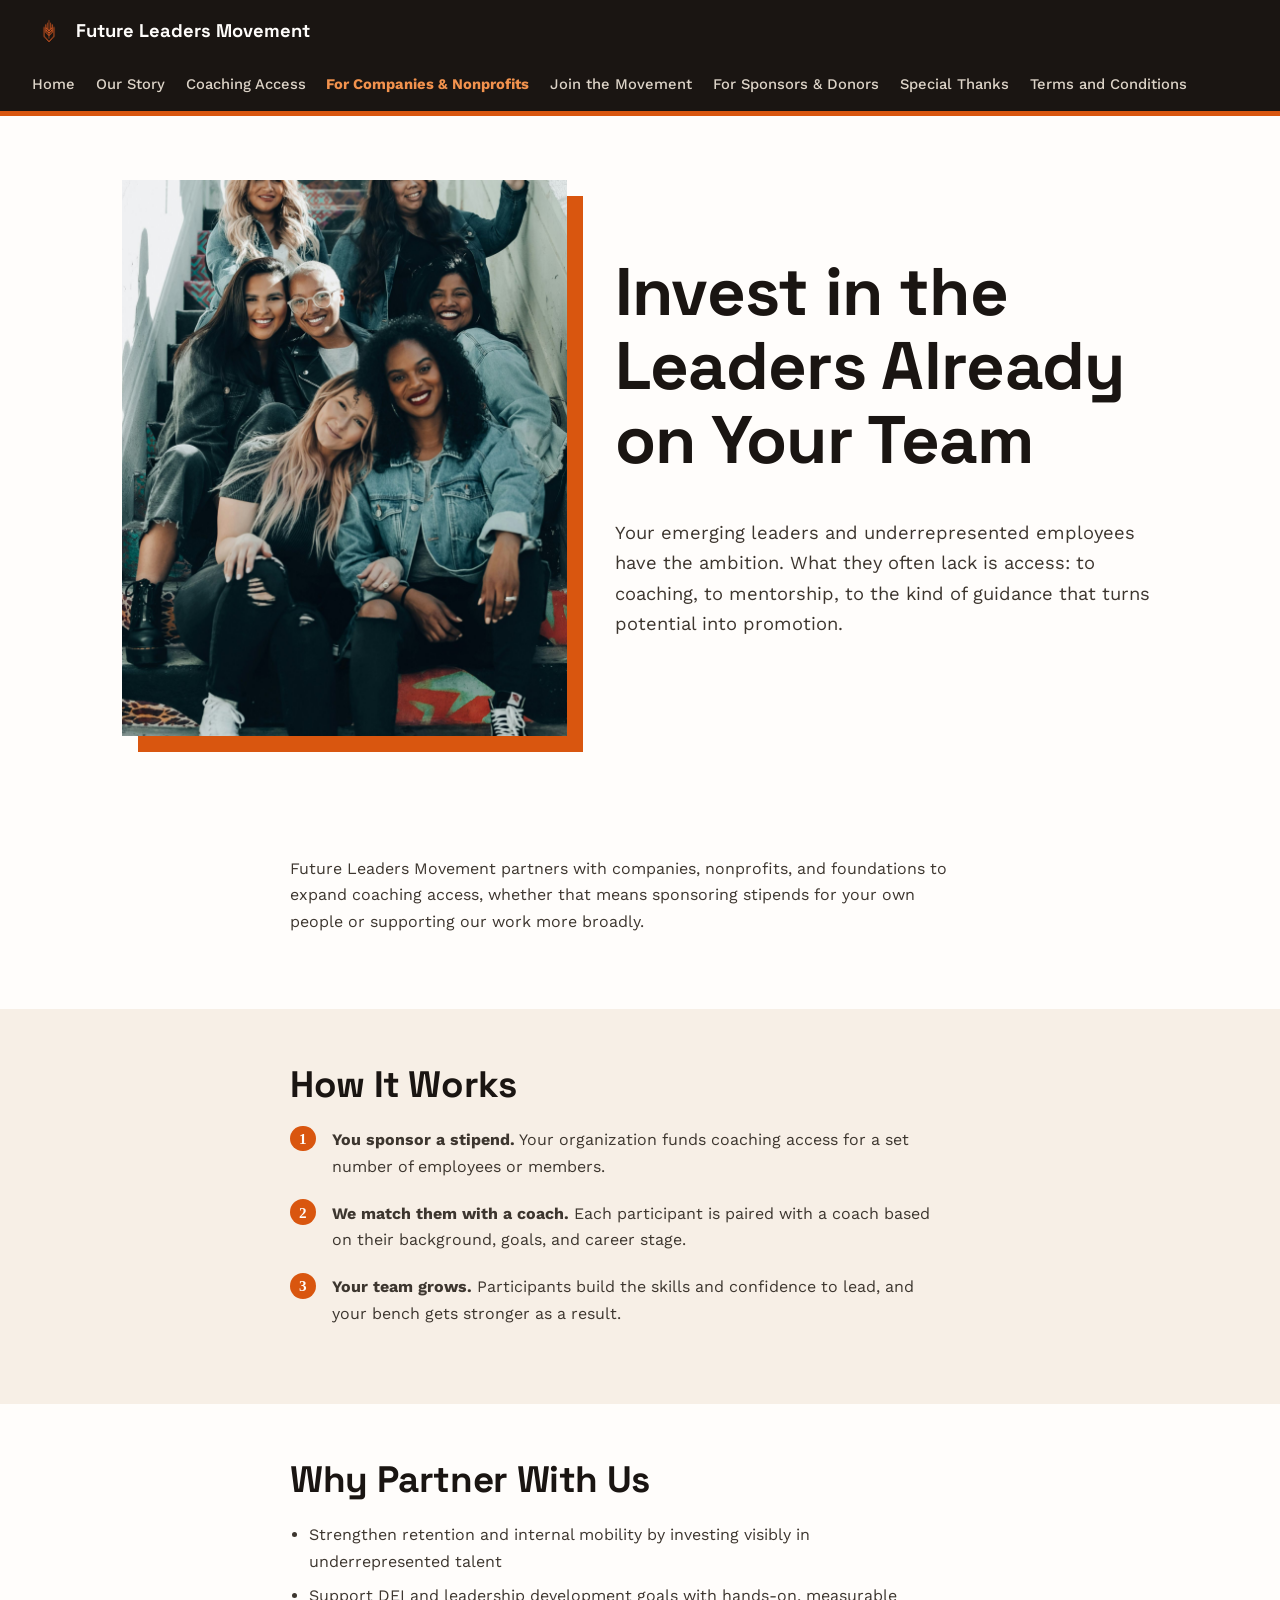
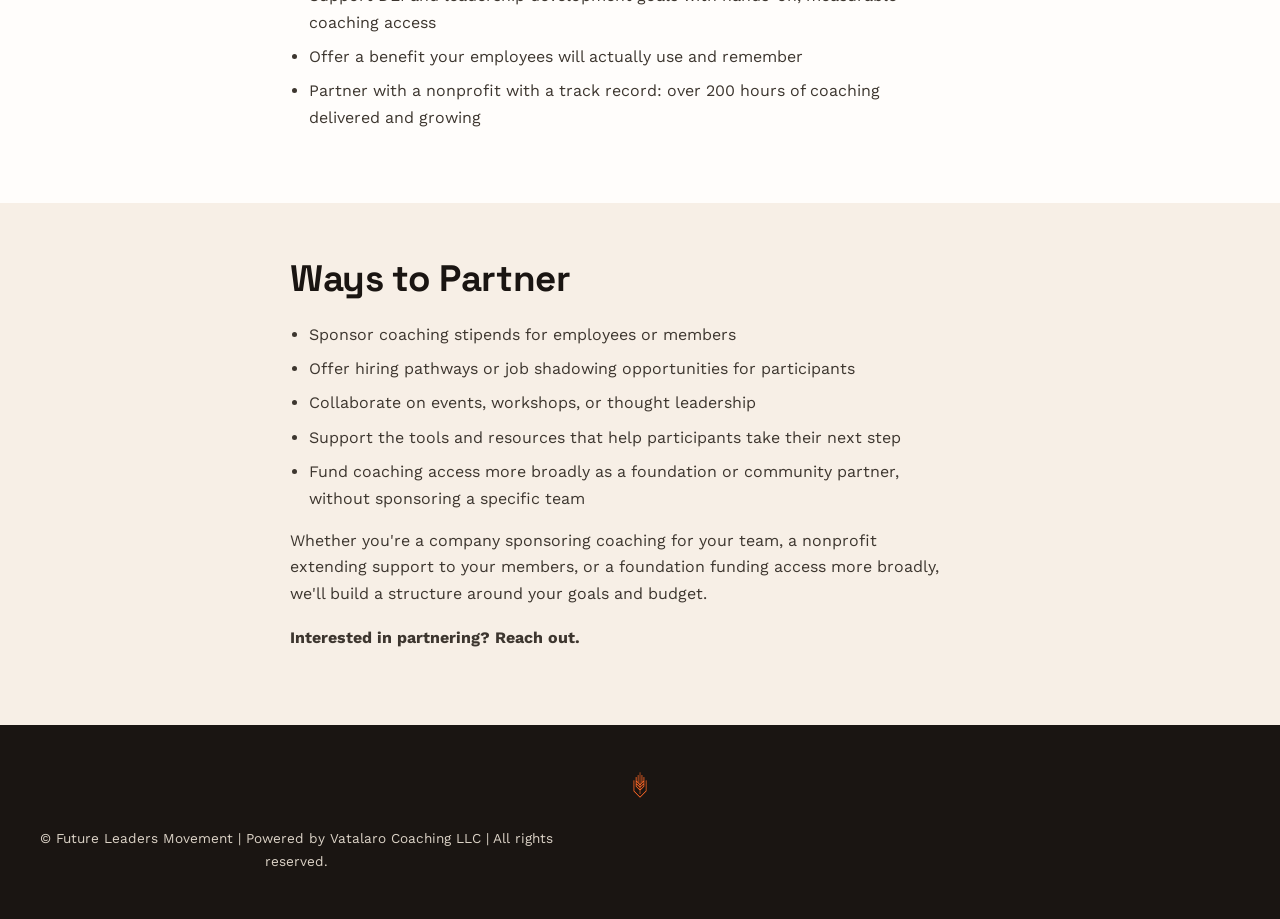
==== for-companies.html @ 435b8dbb "Initial site" ====
<!DOCTYPE html>
<html lang="en">
<head>
<meta charset="UTF-8">
<meta name="viewport" content="width=device-width, initial-scale=1.0">
<title>For Companies &amp; Nonprofits | Future Leaders Movement</title>
<link rel="stylesheet" href="style.css">
</head>
<body>

<header class="site-header">
  <a href="index.html" class="wordmark"><img src="images/logo-icon.png" alt="">Future Leaders Movement</a>
  <nav class="site-nav">
    <a href="index.html">Home</a>
    <a href="our-story.html">Our Story</a>
    <a href="coaching-access.html">Coaching Access</a>
    <a href="for-companies.html" aria-current="page">For Companies &amp; Nonprofits</a>
    <a href="join-the-movement.html">Join the Movement</a>
    <a href="for-sponsors.html">For Sponsors &amp; Donors</a>
    <a href="special-thanks.html">Special Thanks</a>
    <a href="terms.html">Terms and Conditions</a>
  </nav>
</header>

<section class="hero">
  <div class="hero-grid reverse">
    <div class="hero-text">
      <h1>Invest in the Leaders Already on Your Team</h1>
      <p class="lede">Your emerging leaders and underrepresented employees have the ambition. What they often lack is access: to coaching, to mentorship, to the kind of guidance that turns potential into promotion.</p>
    </div>
    <div class="hero-media">
      <img src="images/joel-muniz.jpg" alt="A group of seven women smiling together on an outdoor staircase.">
    </div>
  </div>
</section>

<section class="section">
  <div class="section-inner narrow">
    <p>Future Leaders Movement partners with companies, nonprofits, and foundations to expand coaching access, whether that means sponsoring stipends for your own people or supporting our work more broadly.</p>
  </div>
</section>

<section class="section band-cream">
  <div class="section-inner narrow">
    <h2>How It Works</h2>
    <ol class="steps">
      <li><strong>You sponsor a stipend.</strong> Your organization funds coaching access for a set number of employees or members.</li>
      <li><strong>We match them with a coach.</strong> Each participant is paired with a coach based on their background, goals, and career stage.</li>
      <li><strong>Your team grows.</strong> Participants build the skills and confidence to lead, and your bench gets stronger as a result.</li>
    </ol>
  </div>
</section>

<section class="section">
  <div class="section-inner narrow">
    <h2>Why Partner With Us</h2>
    <ul>
      <li>Strengthen retention and internal mobility by investing visibly in underrepresented talent</li>
      <li>Support DEI and leadership development goals with hands-on, measurable coaching access</li>
      <li>Offer a benefit your employees will actually use and remember</li>
      <li>Partner with a nonprofit with a track record: over 200 hours of coaching delivered and growing</li>
    </ul>
  </div>
</section>

<section class="section band-cream">
  <div class="section-inner narrow">
    <h2>Ways to Partner</h2>
    <ul>
      <li>Sponsor coaching stipends for employees or members</li>
      <li>Offer hiring pathways or job shadowing opportunities for participants</li>
      <li>Collaborate on events, workshops, or thought leadership</li>
      <li>Support the tools and resources that help participants take their next step</li>
      <li>Fund coaching access more broadly as a foundation or community partner, without sponsoring a specific team</li>
    </ul>
    <p>Whether you're a company sponsoring coaching for your team, a nonprofit extending support to your members, or a foundation funding access more broadly, we'll build a structure around your goals and budget.</p>
    <p><strong>Interested in partnering? Reach out.</strong></p>
  </div>
</section>

<footer class="site-footer">
  <img src="images/logo-icon.png" alt="Future Leaders Movement">
  <p>&copy; Future Leaders Movement | Powered by Vatalaro Coaching LLC | All rights reserved.</p>
</footer>

</body>
</html>
---- style.css ----
@import url('https://fonts.googleapis.com/css2?family=Space+Grotesk:wght@500;700&family=Work+Sans:wght@400;500;600;700&display=swap');

:root {
  --ink: #1A1512;
  --charcoal: #3D362F;
  --ember: #D9560F;
  --ember-light: #F2924D;
  --cream: #F7EFE6;
  --paper: #FFFDFB;
  --line: #E8DBC9;
}

* { box-sizing: border-box; }

html { scroll-behavior: smooth; }

body {
  margin: 0;
  font-family: 'Work Sans', sans-serif;
  color: var(--charcoal);
  background: var(--paper);
  line-height: 1.65;
}

h1, h2, h3 {
  font-family: 'Space Grotesk', sans-serif;
  color: var(--ink);
  line-height: 1.1;
  margin: 0 0 0.6em;
  letter-spacing: -0.01em;
}

h1 { font-size: clamp(2.6rem, 5.5vw, 4.2rem); font-weight: 700; }
h2 { font-size: clamp(1.7rem, 3vw, 2.3rem); font-weight: 700; }
h3 { font-size: 1.25rem; font-weight: 700; }

p { margin: 0 0 1.1em; max-width: 66ch; }

a { color: var(--ember); text-decoration: none; }
a:hover, a:focus-visible { text-decoration: underline; }

ul { padding-left: 1.2em; max-width: 66ch; }
li { margin-bottom: 0.5em; }

/* Header */
.site-header {
  display: flex;
  align-items: center;
  justify-content: space-between;
  gap: 1.5rem;
  padding: 0.9rem 2rem;
  background: var(--ink);
  flex-wrap: wrap;
  border-bottom: 5px solid var(--ember);
}

.wordmark {
  display: flex;
  align-items: center;
  gap: 0.6rem;
  font-family: 'Space Grotesk', sans-serif;
  font-size: 1.15rem;
  font-weight: 700;
  color: var(--paper);
  text-decoration: none;
  white-space: nowrap;
}
.wordmark:hover { text-decoration: none; }
.wordmark img { height: 34px; width: auto; display: block; }

.site-nav {
  display: flex;
  flex-wrap: wrap;
  gap: 0.4rem 1.3rem;
}

.site-nav a {
  color: #DCD3C7;
  font-size: 0.92rem;
  font-weight: 500;
}

.site-nav a[aria-current="page"] {
  color: var(--ember-light);
  font-weight: 700;
}

.site-nav a:hover { color: var(--ember-light); text-decoration: none; }

/* Hero */
.hero {
  padding: 4rem 2rem;
  max-width: 1100px;
  margin: 0 auto;
}

.hero-grid {
  display: grid;
  grid-template-columns: 1.1fr 0.9fr;
  gap: 3rem;
  align-items: center;
}

.hero-grid.reverse { grid-template-columns: 0.9fr 1.1fr; }
.hero-grid.reverse .hero-text { order: 2; }
.hero-grid.reverse .hero-media { order: 1; }

@media (max-width: 780px) {
  .hero-grid, .hero-grid.reverse { grid-template-columns: 1fr; }
  .hero-grid.reverse .hero-text { order: 1; }
  .hero-grid.reverse .hero-media { order: 2; }
}

.hero-logo {
  display: block;
  width: 140px;
  margin: 0 auto 1.5rem;
}

.hero.centered {
  text-align: center;
}
.hero.centered p.lede { margin-left: auto; margin-right: auto; }

.hero p.lede {
  font-size: 1.15rem;
  max-width: 56ch;
}

.hero-media {
  position: relative;
}
.hero-media::before {
  content: '';
  position: absolute;
  top: 16px;
  left: 16px;
  width: 100%;
  height: 100%;
  background: var(--ember);
  z-index: 1;
}
.hero-media img {
  position: relative;
  z-index: 2;
  display: block;
  width: 100%;
  aspect-ratio: 4 / 5;
  object-fit: cover;
}

.btn {
  display: inline-block;
  background: var(--ember);
  color: var(--paper);
  padding: 0.75em 1.6em;
  border-radius: 2px;
  font-weight: 700;
  font-family: 'Space Grotesk', sans-serif;
  font-size: 0.98rem;
  margin-top: 0.5em;
}
.btn:hover { background: var(--ink); text-decoration: none; }

.btn-outline {
  display: inline-block;
  border: 2px solid var(--ink);
  color: var(--ink);
  padding: 0.7em 1.5em;
  border-radius: 2px;
  font-weight: 700;
  font-family: 'Space Grotesk', sans-serif;
  font-size: 0.98rem;
}
.btn-outline:hover { border-color: var(--ember); color: var(--ember); text-decoration: none; }

/* Section bands */
.section {
  padding: 3.5rem 2rem;
}
.section.band-cream { background: var(--cream); }
.section-inner {
  max-width: 900px;
  margin: 0 auto;
}
.section-inner.narrow { max-width: 700px; }

.eyebrow {
  color: var(--ember);
  font-weight: 600;
  font-size: 0.85rem;
  margin-bottom: 0.4em;
}

/* Quotes / testimonials */
blockquote {
  border-left: 3px solid var(--ember);
  margin: 0 0 1.8rem;
  padding: 0.2rem 0 0.2rem 1.2rem;
  max-width: 62ch;
}
blockquote p { font-style: italic; margin-bottom: 0.4em; }
blockquote cite {
  font-style: normal;
  font-weight: 600;
  color: var(--ink);
  font-size: 0.92rem;
}

/* Steps */
.steps {
  list-style: none;
  padding: 0;
  counter-reset: step;
  max-width: 66ch;
}
.steps li {
  counter-increment: step;
  position: relative;
  padding-left: 2.6em;
  margin-bottom: 1.3em;
}
.steps li::before {
  content: counter(step);
  position: absolute;
  left: 0;
  top: -0.1em;
  width: 1.7em;
  height: 1.7em;
  border-radius: 50%;
  background: var(--ember);
  color: var(--paper);
  font-family: 'Source Serif 4', serif;
  font-weight: 600;
  font-size: 0.95rem;
  display: flex;
  align-items: center;
  justify-content: center;
}

/* Involvement / audience grid */
.grid {
  display: grid;
  grid-template-columns: repeat(auto-fit, minmax(230px, 1fr));
  gap: 2rem;
  max-width: 1000px;
}
.grid-item {
  border-top: 4px solid var(--ember);
  padding-top: 1rem;
}

/* Inline content images (secondary photos within a section) */
.section-image {
  border-top: 4px solid var(--ember);
  margin: 1.8rem 0;
  max-width: 640px;
}
.section-image img {
  display: block;
  width: 100%;
}
.section-image figcaption {
  font-size: 0.82rem;
  color: var(--charcoal);
  margin-top: 0.5em;
}

/* Photographer credits list */
.credit-list {
  list-style: none;
  padding: 0;
  display: grid;
  grid-template-columns: repeat(auto-fit, minmax(200px, 1fr));
  gap: 1.5rem;
  max-width: 900px;
}
.credit-list li {
  border-top: 1px solid var(--line);
  padding-top: 0.7em;
}
.credit-list .name { font-weight: 600; color: var(--ink); }

/* FAQ */
.faq dt {
  font-weight: 600;
  color: var(--ink);
  margin-top: 1.3em;
  font-family: 'Source Serif 4', serif;
  font-size: 1.05rem;
}
.faq dd { margin: 0.3em 0 0; max-width: 66ch; }

/* Footer */
.site-footer {
  padding: 2.5rem 2rem 2rem;
  text-align: center;
  font-size: 0.85rem;
  background: var(--ink);
  color: #DCD3C7;
}
.site-footer img { height: 40px; width: auto; margin-bottom: 1rem; }
.site-footer a { color: var(--ember-light); }

@media (max-width: 640px) {
  .site-header { padding: 1rem 1.2rem; }
  .hero, .section { padding-left: 1.2rem; padding-right: 1.2rem; }
}
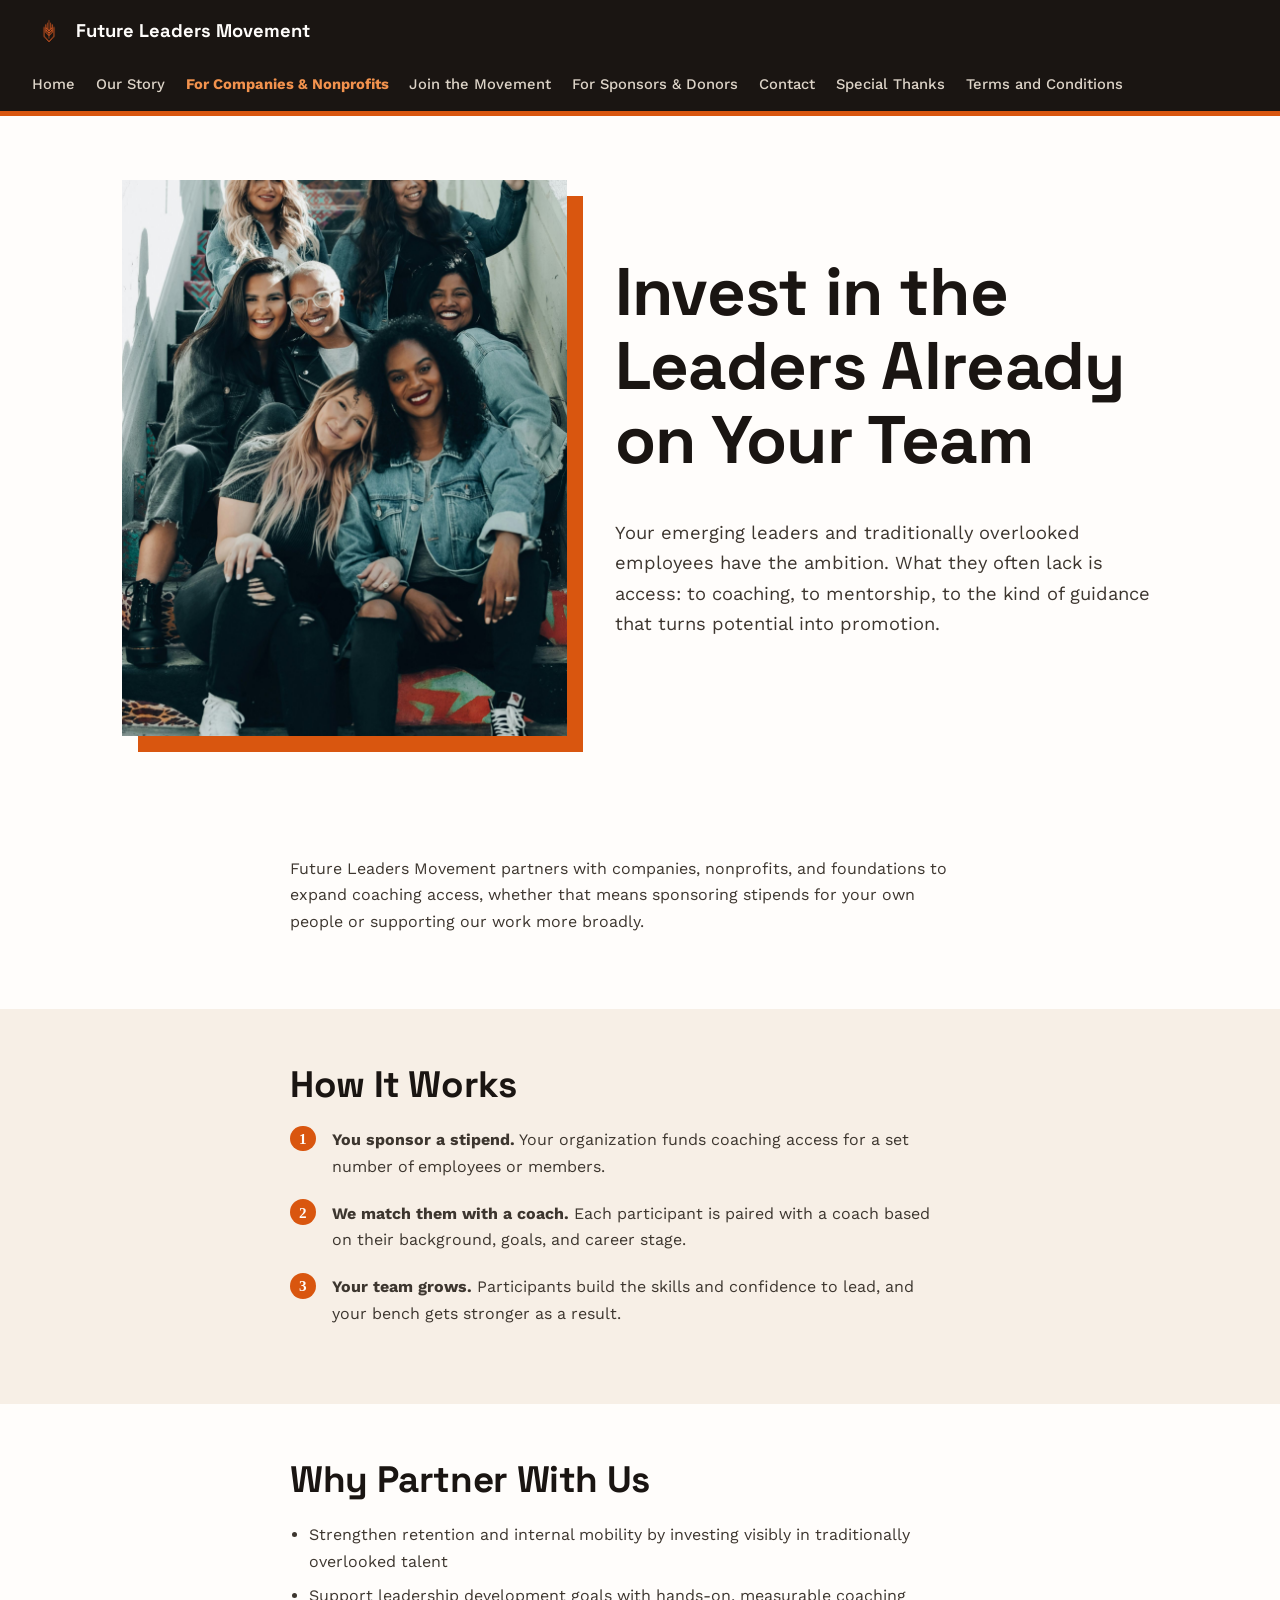
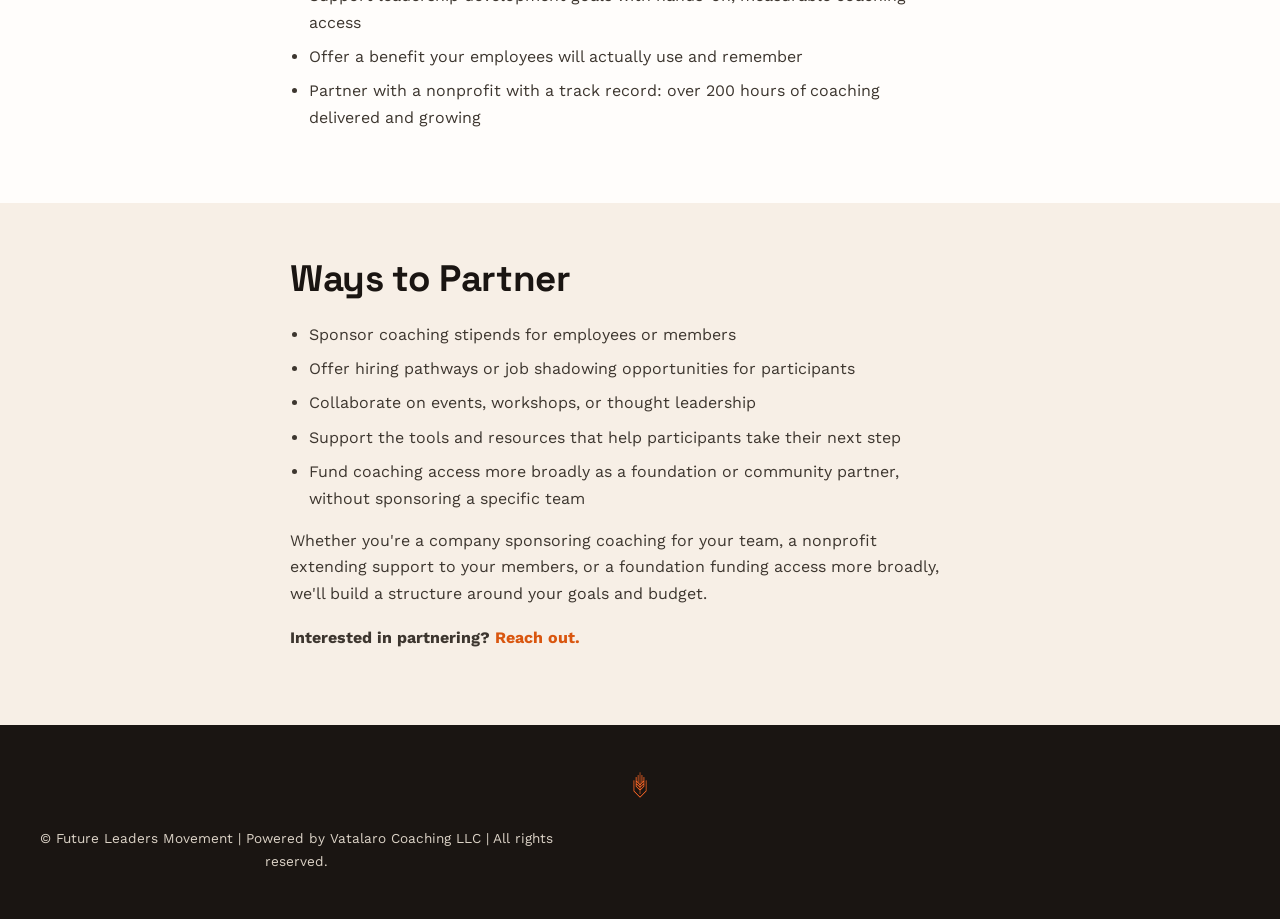
==== commit 1a2167cf: "Site updates" ====
--- a/for-companies.html
+++ b/for-companies.html
@@ -10,13 +10,14 @@
 
 <header class="site-header">
   <a href="index.html" class="wordmark"><img src="images/logo-icon.png" alt="">Future Leaders Movement</a>
+  <button class="nav-toggle" aria-label="Toggle navigation" aria-expanded="false">&#9776;</button>
   <nav class="site-nav">
     <a href="index.html">Home</a>
     <a href="our-story.html">Our Story</a>
-    <a href="coaching-access.html">Coaching Access</a>
     <a href="for-companies.html" aria-current="page">For Companies &amp; Nonprofits</a>
     <a href="join-the-movement.html">Join the Movement</a>
     <a href="for-sponsors.html">For Sponsors &amp; Donors</a>
+    <a href="contact.html">Contact</a>
     <a href="special-thanks.html">Special Thanks</a>
     <a href="terms.html">Terms and Conditions</a>
   </nav>
@@ -26,7 +27,7 @@
   <div class="hero-grid reverse">
     <div class="hero-text">
       <h1>Invest in the Leaders Already on Your Team</h1>
-      <p class="lede">Your emerging leaders and underrepresented employees have the ambition. What they often lack is access: to coaching, to mentorship, to the kind of guidance that turns potential into promotion.</p>
+      <p class="lede">Your emerging leaders and traditionally overlooked employees have the ambition. What they often lack is access: to coaching, to mentorship, to the kind of guidance that turns potential into promotion.</p>
     </div>
     <div class="hero-media">
       <img src="images/joel-muniz.jpg" alt="A group of seven women smiling together on an outdoor staircase.">
@@ -55,8 +56,8 @@
   <div class="section-inner narrow">
     <h2>Why Partner With Us</h2>
     <ul>
-      <li>Strengthen retention and internal mobility by investing visibly in underrepresented talent</li>
-      <li>Support DEI and leadership development goals with hands-on, measurable coaching access</li>
+      <li>Strengthen retention and internal mobility by investing visibly in traditionally overlooked talent</li>
+      <li>Support leadership development goals with hands-on, measurable coaching access</li>
       <li>Offer a benefit your employees will actually use and remember</li>
       <li>Partner with a nonprofit with a track record: over 200 hours of coaching delivered and growing</li>
     </ul>
@@ -74,7 +75,7 @@
       <li>Fund coaching access more broadly as a foundation or community partner, without sponsoring a specific team</li>
     </ul>
     <p>Whether you're a company sponsoring coaching for your team, a nonprofit extending support to your members, or a foundation funding access more broadly, we'll build a structure around your goals and budget.</p>
-    <p><strong>Interested in partnering? Reach out.</strong></p>
+    <p><strong>Interested in partnering? <a href="contact.html">Reach out.</a></strong></p>
   </div>
 </section>
 
@@ -83,5 +84,6 @@
   <p>&copy; Future Leaders Movement | Powered by Vatalaro Coaching LLC | All rights reserved.</p>
 </footer>
 
+<script src="script.js" defer></script>
 </body>
 </html>
--- a/style.css
+++ b/style.css
@@ -87,6 +87,33 @@
 
 .site-nav a:hover { color: var(--ember-light); text-decoration: none; }
 
+/* Mobile nav toggle */
+.nav-toggle {
+  display: none;
+  background: none;
+  border: 2px solid #4a423a;
+  color: var(--paper);
+  font-size: 1.1rem;
+  line-height: 1;
+  padding: 0.45em 0.7em;
+  border-radius: 3px;
+  cursor: pointer;
+  margin-left: auto;
+}
+.nav-toggle:hover { border-color: var(--ember); }
+
+@media (max-width: 700px) {
+  .nav-toggle { display: inline-flex; align-items: center; justify-content: center; }
+  .site-nav {
+    display: none;
+    flex-basis: 100%;
+    flex-direction: column;
+    gap: 0.9rem;
+    padding-top: 1rem;
+  }
+  .site-nav.open { display: flex; }
+}
+
 /* Hero */
 .hero {
   padding: 4rem 2rem;
@@ -147,6 +174,10 @@
   width: 100%;
   aspect-ratio: 4 / 5;
   object-fit: cover;
+}
+
+.hero-media.wide img {
+  aspect-ratio: 3 / 2;
 }
 
 .btn {
@@ -291,6 +322,47 @@
 }
 .faq dd { margin: 0.3em 0 0; max-width: 66ch; }
 
+/* Contact form */
+.contact-form {
+  max-width: 560px;
+  margin-top: 1.5rem;
+}
+.contact-form label {
+  display: block;
+  font-family: 'Space Grotesk', sans-serif;
+  font-weight: 700;
+  color: var(--ink);
+  margin-bottom: 1.3em;
+}
+.contact-form input,
+.contact-form textarea {
+  display: block;
+  width: 100%;
+  margin-top: 0.4em;
+  padding: 0.7em 0.8em;
+  font-family: 'Work Sans', sans-serif;
+  font-size: 1rem;
+  color: var(--charcoal);
+  background: var(--paper);
+  border: 2px solid var(--line);
+  border-radius: 2px;
+}
+.contact-form input:focus,
+.contact-form textarea:focus {
+  outline: none;
+  border-color: var(--ember);
+}
+.contact-form textarea {
+  min-height: 140px;
+  resize: vertical;
+  font-family: inherit;
+}
+.contact-form button {
+  border: none;
+  cursor: pointer;
+  font-size: 1rem;
+}
+
 /* Footer */
 .site-footer {
   padding: 2.5rem 2rem 2rem;
